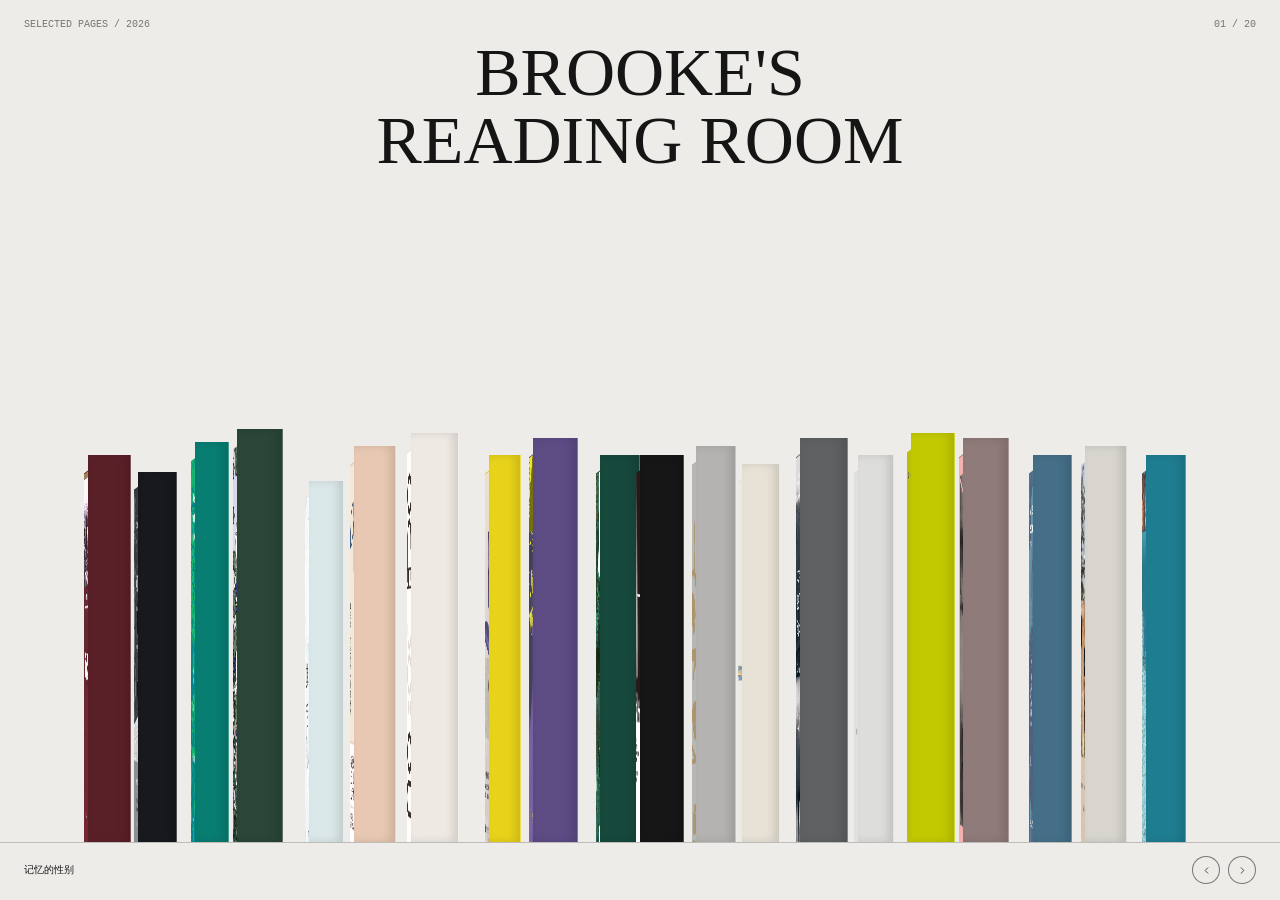
==== bookshelf/index.html @ d9200c47 "Add Brooke reading room site" ====
<!doctype html>
<html lang="en">
<head>
  <meta charset="UTF-8" />
  <meta name="viewport" content="width=device-width, initial-scale=1.0, viewport-fit=cover" />
  <meta name="theme-color" content="#eeece8" />
  <meta name="description" content="A quiet collection of books selected for Brooke's reading room." />
  <title>Brooke's Reading Room</title>
  <link rel="stylesheet" href="./styles.css?v=20260802-13" />
  <script defer src="../vendor/lucide/lucide.min.js"></script>
</head>
<body>
  <main class="library">
    <header class="masthead" aria-labelledby="pageTitle">
      <div class="masthead-meta" aria-label="Edition details">
        <p>Selected pages / 2026</p>
        <p><span id="activeNumber">01</span> / <span id="totalBooks">20</span></p>
      </div>
      <h1 id="pageTitle">Brooke's<br />Reading Room</h1>
    </header>

    <section class="shelf-region" aria-label="Brooke's reading room shelf">
      <div class="shelf-toolbar">
        <p id="activeTitle" aria-live="polite">记忆的性别</p>
        <div class="shelf-actions" role="group" aria-label="Shelf navigation">
          <button class="icon-button" id="previousBook" type="button" title="Previous book">
            <i data-lucide="chevron-left"></i>
            <span class="sr-only">Previous book</span>
          </button>
          <button class="icon-button" id="nextBook" type="button" title="Next book">
            <i data-lucide="chevron-right"></i>
            <span class="sr-only">Next book</span>
          </button>
        </div>
      </div>

      <div class="shelf-viewport" id="shelfViewport" tabindex="0" aria-describedby="shelfStatus">
        <div class="books-track" id="booksTrack"></div>
      </div>
      <p class="sr-only" id="shelfStatus">Use the arrow keys to move between books. Press Enter to open a book and Escape to return to the shelf.</p>
      <div class="shelf-rule" aria-hidden="true"></div>
    </section>

    <section class="book-detail" id="bookDetail" role="dialog" aria-modal="true" aria-labelledby="detailTitle" aria-hidden="true" hidden>
      <button class="detail-close" id="detailClose" type="button" title="Return to shelf">
        <i data-lucide="x"></i>
        <span class="sr-only">Return to shelf</span>
      </button>

      <div class="detail-book-shell" id="detailBookShell" aria-hidden="true">
        <div class="detail-book">
          <div class="detail-face detail-front" id="detailFront"></div>
        </div>
      </div>

      <div class="detail-copy" id="detailCopy" tabindex="-1">
        <div class="detail-copy-meta">
          <span id="detailNumber">01 / 10</span>
        </div>
        <p class="detail-kicker">Brooke Reading Room</p>
        <h2 id="detailTitle"></h2>
        <p class="detail-author" id="detailAuthor"></p>
        <div class="detail-description" id="detailDescription"></div>
        <div class="detail-footer">
          <button id="detailReturn" type="button">
            <i data-lucide="arrow-left"></i>
            <span>Return to shelf</span>
          </button>
        </div>
      </div>
    </section>
  </main>

  <script defer src="./catalog.js?v=20260802-5"></script>
  <script defer src="./app.js?v=20260802-15"></script>
</body>
</html>
---- bookshelf/styles.css ----
@font-face {
  font-family: "Mathigon";
  src: url("../assets/fonts/mathigon-notregular.woff") format("woff");
  font-style: normal;
  font-weight: 400 700;
  font-display: swap;
}

:root {
  color-scheme: light;
  --paper: #eeece8;
  --ink: #151515;
  --muted: #77736d;
  --hairline: rgba(21, 21, 21, 0.22);
  font-family: Arial, Helvetica, sans-serif;
}

* {
  box-sizing: border-box;
}

html,
body {
  width: 100%;
  min-width: 320px;
  height: 100%;
  margin: 0;
  overflow: hidden;
  background: var(--paper);
  color: var(--ink);
}

button {
  color: inherit;
  font: inherit;
}

button:focus-visible,
.book-slot:focus-visible {
  outline: 2px solid #1657d8;
  outline-offset: 4px;
}

.shelf-viewport:focus-visible {
  outline: 1px solid var(--hairline);
  outline-offset: -1px;
}

.book-slot:focus-visible {
  outline-color: rgba(21, 21, 21, 0.5);
  outline-width: 1px;
  outline-offset: 2px;
}

.sr-only {
  position: absolute;
  width: 1px;
  height: 1px;
  padding: 0;
  margin: -1px;
  overflow: hidden;
  clip: rect(0, 0, 0, 0);
  white-space: nowrap;
  border: 0;
}

.library {
  position: relative;
  width: 100%;
  height: 100svh;
  min-height: 560px;
  overflow: hidden;
  background: var(--paper);
  isolation: isolate;
  perspective: 1400px;
}

.masthead {
  position: absolute;
  top: max(20px, env(safe-area-inset-top));
  right: 0;
  left: 0;
  z-index: 1;
  text-align: center;
  pointer-events: none;
  transform-origin: center top;
  transition: opacity 520ms ease, transform 860ms cubic-bezier(0.2, 0.76, 0.18, 1), filter 620ms ease;
  will-change: opacity, transform, filter;
}

.masthead-meta {
  position: absolute;
  top: 0;
  right: max(24px, env(safe-area-inset-right));
  left: max(24px, env(safe-area-inset-left));
  display: flex;
  justify-content: space-between;
  color: var(--muted);
  font-family: "Courier New", monospace;
  font-size: 10px;
  line-height: 1;
  text-transform: uppercase;
}

.masthead-meta p,
.chapter {
  margin: 0;
}

.chapter {
  font-family: "Courier New", monospace;
  font-size: 9px;
  line-height: 1;
  text-transform: uppercase;
}

h1 {
  margin: 18px 0 0;
  font-family: Didot, "Bodoni 72", "Times New Roman", serif;
  font-size: 68px;
  font-weight: 400;
  letter-spacing: 0;
  line-height: 1;
  text-transform: uppercase;
}

.shelf-region {
  position: absolute;
  inset: 0;
  transform-origin: center bottom;
  transform-style: preserve-3d;
  transition: opacity 760ms ease, transform 1040ms cubic-bezier(0.18, 0.72, 0.16, 1), filter 760ms ease;
  will-change: opacity, transform, filter;
}

.library.is-detail-open .masthead {
  opacity: 0;
  filter: blur(2px);
  transform: translate3d(0, -36px, -120px) scale(0.94);
}

.library.is-detail-open .shelf-region {
  opacity: 0.1;
  filter: blur(1.5px);
  transform: perspective(980px) translate3d(0, 24vh, -460px) rotateX(24deg) scale(0.78);
  pointer-events: none;
}

.shelf-toolbar {
  position: absolute;
  right: max(24px, env(safe-area-inset-right));
  bottom: max(15px, env(safe-area-inset-bottom));
  left: max(24px, env(safe-area-inset-left));
  z-index: 20;
  display: flex;
  min-height: 30px;
  align-items: center;
  justify-content: space-between;
  pointer-events: none;
}

.shelf-toolbar p {
  max-width: calc(100% - 96px);
  margin: 0;
  overflow: hidden;
  font-family: "Courier New", monospace;
  font-size: 10px;
  text-overflow: ellipsis;
  text-transform: uppercase;
  white-space: nowrap;
}

.shelf-actions {
  display: flex;
  gap: 8px;
  pointer-events: auto;
}

.icon-button {
  display: inline-grid;
  width: 28px;
  height: 28px;
  padding: 0;
  place-items: center;
  border: 1px solid rgba(21, 21, 21, 0.54);
  border-radius: 50%;
  background: rgba(238, 236, 232, 0.78);
  cursor: pointer;
  transition: color 180ms ease, background 180ms ease, border-color 180ms ease, transform 180ms ease;
}

.icon-button:hover {
  border-color: var(--ink);
  background: var(--ink);
  color: var(--paper);
  transform: translateY(-1px);
}

.icon-button:active {
  transform: scale(0.96);
}

.icon-button svg {
  width: 11px;
  height: 11px;
  stroke-width: 1.6;
}

.shelf-viewport {
  position: absolute;
  inset: 26% 0 58px;
  z-index: 2;
  overflow-x: auto;
  overflow-y: hidden;
  overscroll-behavior: contain;
  scrollbar-width: none;
  touch-action: pan-x;
  cursor: grab;
}

.shelf-viewport::-webkit-scrollbar {
  display: none;
}

.shelf-viewport.is-dragging {
  cursor: grabbing;
  user-select: none;
}

.books-track {
  --track-pad: 128px;
  position: relative;
  width: var(--track-width, 1800px);
  min-width: 100%;
  height: 100%;
  padding-inline: var(--track-pad);
  transform-style: preserve-3d;
}

.book-slot {
  --x: 0px;
  --shift: 0px;
  --book-width: 210px;
  --book-height: 360px;
  --spine-width: 34px;
  --closed-cover-scale: 0.95;
  position: absolute;
  bottom: 0;
  left: var(--track-pad);
  z-index: var(--layer, 1);
  width: var(--spine-width);
  height: var(--book-height);
  padding: 0;
  border: 0;
  background: transparent;
  clip-path: inset(0 -420px -80px -420px);
  transform: translate3d(calc(var(--x) + var(--shift)), 0, 0);
  transition: transform 520ms cubic-bezier(0.22, 0.8, 0.2, 1);
  perspective: 2400px;
  cursor: pointer;
}

.book-object {
  position: absolute;
  bottom: 0;
  left: 0;
  width: var(--book-width);
  height: 100%;
  transform: rotateY(-84deg) scaleY(var(--closed-cover-scale));
  transform-origin: left bottom;
  transform-style: preserve-3d;
  opacity: 1;
  transition: transform 560ms cubic-bezier(0.18, 0.78, 0.18, 1), filter 560ms ease, opacity 180ms ease;
  will-change: transform;
}

.book-slot[data-open-side="left"] .book-object {
  right: 0;
  left: auto;
  transform: rotateY(84deg) scaleY(var(--closed-cover-scale));
  transform-origin: right bottom;
}

.book-slot.is-open {
  --layer: 50;
}

.book-slot.is-open .book-object {
  filter: drop-shadow(16px 18px 15px rgba(22, 20, 18, 0.18));
  opacity: 1;
  transform: rotateY(0deg) scaleY(1);
}

.book-slot.is-detail-source .book-object,
.book-slot.is-detail-source .book-spine {
  opacity: 0 !important;
  transition: none !important;
}

.book-cover,
.book-back {
  position: absolute;
  inset: 0;
  overflow: hidden;
  border: 1px solid rgba(21, 21, 21, 0.08);
  background: var(--cover);
  backface-visibility: hidden;
}

.book-cover {
  z-index: 3;
  display: grid;
  grid-template-rows: auto 1fr auto;
  padding: 17px 16px 14px;
  transform: translateZ(5px);
  color: var(--cover-ink);
  text-align: left;
}

.book-back {
  transform: rotateY(180deg) translateZ(5px);
}

.book-page-edge {
  position: absolute;
  top: 4px;
  right: -5px;
  bottom: 4px;
  width: 10px;
  background: #e8e4dc;
  box-shadow: inset 2px 0 rgba(255, 255, 255, 0.7), inset -1px 0 rgba(71, 65, 58, 0.14);
  opacity: 0;
  transform: rotateY(90deg);
  transform-origin: left center;
  transition: opacity 160ms ease;
}

.book-slot[data-open-side="left"] .book-page-edge {
  right: auto;
  left: -5px;
  transform: rotateY(-90deg);
  transform-origin: right center;
}

.book-spine {
  position: absolute;
  inset: 0 auto 0 0;
  z-index: 5;
  display: flex;
  width: var(--spine-width);
  align-items: center;
  justify-content: center;
  overflow: hidden;
  border-right: 1px solid rgba(255, 255, 255, 0.24);
  background: var(--spine);
  color: var(--spine-ink);
  box-shadow: inset -5px 0 9px rgba(0, 0, 0, 0.12);
  transition: opacity 200ms ease;
}

.book-slot[data-open-side="left"] .book-spine {
  right: 0;
  left: auto;
  border-right: 0;
  border-left: 1px solid rgba(255, 255, 255, 0.24);
  box-shadow: inset 5px 0 9px rgba(0, 0, 0, 0.12);
}

.book-slot.is-open .book-spine {
  opacity: 0;
}

.book-slot.is-open .book-page-edge {
  opacity: 1;
}

.spine-title {
  overflow: hidden;
  font-family: "Songti SC", "STSong", "Noto Serif CJK SC", serif;
  font-size: 10px;
  font-weight: 600;
  letter-spacing: 0;
  line-height: 1.15;
  text-overflow: ellipsis;
  white-space: nowrap;
  writing-mode: vertical-rl;
}

.cover-series,
.cover-author {
  position: relative;
  z-index: 2;
  margin: 0;
  font-family: "Courier New", monospace;
  font-size: 8px;
  line-height: 1.2;
  text-transform: uppercase;
}

.cover-series {
  display: flex;
  justify-content: space-between;
}

.cover-main {
  position: relative;
  z-index: 1;
  display: flex;
  min-height: 0;
  flex-direction: column;
  justify-content: center;
}

.cover-title {
  position: relative;
  z-index: 2;
  max-width: 90%;
  margin: 0;
  font-family: Didot, "Bodoni 72", "Times New Roman", serif;
  font-size: 29px;
  font-weight: 400;
  letter-spacing: 0;
  line-height: 0.9;
  text-transform: uppercase;
}

.cover-art {
  position: absolute;
  inset: 10% -17px 8%;
  width: calc(100% + 34px);
  height: 82%;
  object-fit: cover;
  opacity: var(--art-opacity, 0.83);
  filter: var(--art-filter, none);
}

.cover-art--original {
  inset: 0;
  display: block;
  width: 100%;
  height: 100%;
  object-fit: cover;
  opacity: 1;
  filter: none;
}

.cover-rule {
  position: absolute;
  top: 14%;
  right: 8%;
  bottom: 12%;
  z-index: 2;
  width: 1px;
  background: currentColor;
  opacity: 0.55;
}

.book-slot.is-open .cover-title,
.book-slot.is-open .cover-series,
.book-slot.is-open .cover-author {
  animation: cover-copy-in 420ms 120ms both;
}

.shelf-rule {
  position: absolute;
  right: 0;
  bottom: 57px;
  left: 0;
  z-index: 10;
  height: 1px;
  background: var(--hairline);
  pointer-events: none;
}

@keyframes cover-copy-in {
  from { opacity: 0; }
  to { opacity: 1; }
}

.book-detail {
  --detail-bg: #202637;
  --detail-ink: #e9b787;
  position: fixed;
  inset: 0;
  z-index: 100;
  overflow: hidden;
  background: transparent;
  color: var(--detail-ink);
  visibility: hidden;
  pointer-events: none;
  transition: visibility 0s linear 1040ms;
}

.book-detail::before {
  position: absolute;
  inset: 0;
  z-index: 0;
  content: "";
  background: var(--detail-bg);
  opacity: 0;
  transform: scale(1.025);
  transition: opacity 760ms ease 120ms, transform 1080ms cubic-bezier(0.18, 0.74, 0.16, 1);
  will-change: opacity, transform;
}

.book-detail.is-visible {
  visibility: visible;
  pointer-events: auto;
  transition-delay: 0s;
}

.book-detail.is-visible::before {
  opacity: 1;
  transform: scale(1);
}

.book-detail.is-returning {
  pointer-events: none;
}

.book-detail.is-returning::before {
  opacity: 0;
  transform: scale(1.018);
  transition: opacity 620ms ease 150ms, transform 960ms cubic-bezier(0.2, 0.72, 0.18, 1);
}

.detail-close {
  position: absolute;
  top: max(22px, env(safe-area-inset-top));
  right: max(24px, env(safe-area-inset-right));
  z-index: 8;
  display: grid;
  width: 34px;
  height: 34px;
  padding: 0;
  place-items: center;
  border: 1px solid color-mix(in srgb, var(--detail-ink) 42%, transparent);
  border-radius: 50%;
  background: transparent;
  color: var(--detail-ink);
  cursor: pointer;
  opacity: 0;
  pointer-events: none;
  transform: rotate(-35deg) scale(0.72);
  transition: color 180ms ease, background 180ms ease, opacity 320ms ease, transform 520ms cubic-bezier(0.2, 0.78, 0.18, 1);
}

.book-detail.is-settled .detail-close {
  opacity: 1;
  pointer-events: auto;
  transform: rotate(0deg) scale(1);
}

.detail-close:hover {
  background: var(--detail-ink);
  color: var(--detail-bg);
}

.detail-close:focus-visible {
  outline: 1px solid color-mix(in srgb, var(--detail-ink) 62%, transparent);
  outline-offset: 3px;
}

.detail-close svg,
.detail-footer svg {
  width: 14px;
  height: 14px;
  stroke-width: 1.5;
}

.detail-book-shell {
  position: absolute;
  top: 0;
  left: 0;
  z-index: 4;
  pointer-events: none;
  transform-origin: top left;
  opacity: 0;
  transition: transform 980ms cubic-bezier(0.16, 0.8, 0.16, 1), width 300ms ease, height 300ms ease, opacity 90ms linear;
  will-change: transform, opacity;
}

.book-detail.is-visible .detail-book-shell {
  opacity: 1;
}

.book-detail.is-returning .detail-book-shell {
  transition: transform 980ms cubic-bezier(0.22, 0.7, 0.18, 1), width 300ms ease, height 300ms ease, opacity 160ms linear 880ms;
}

.detail-book {
  position: relative;
  width: 100%;
  height: 100%;
  filter: drop-shadow(22px 26px 22px rgba(9, 8, 8, 0.24));
  transform: none;
}

.detail-face {
  position: absolute;
  inset: 0;
  display: block;
  overflow: hidden;
  border: 1px solid rgba(16, 15, 14, 0.08);
  backface-visibility: hidden;
}

.detail-front {
  display: grid;
  grid-template-rows: auto 1fr auto;
  padding: 20px 18px 16px;
  background: var(--cover);
  color: var(--cover-ink);
  transform: none;
  text-align: left;
}

.detail-front .cover-title {
  font-size: 34px;
}

.detail-copy {
  position: absolute;
  top: 50%;
  right: max(7vw, 54px);
  left: 55%;
  z-index: 5;
  max-width: 470px;
  padding-top: 17px;
  border-top: 1px solid color-mix(in srgb, var(--detail-ink) 32%, transparent);
  opacity: 0;
  transform: translate3d(34px, -46%, 0);
  transition: opacity 520ms ease, transform 720ms cubic-bezier(0.2, 0.8, 0.18, 1);
}

.detail-copy.is-visible {
  opacity: 1;
  transform: translate3d(0, -50%, 0);
}

.detail-copy:focus {
  outline: 0;
}

.detail-copy-meta,
.detail-kicker,
.detail-author,
.detail-footer {
  font-family: "Courier New", monospace;
  text-transform: uppercase;
}

.detail-copy-meta {
  display: flex;
  margin-bottom: 30px;
  justify-content: flex-end;
  font-size: 8px;
}

.detail-kicker {
  margin: 0 0 10px;
  font-size: 8px;
}

.detail-copy h2 {
  max-width: 360px;
  margin: 0;
  font-family: Didot, "Bodoni 72", "Times New Roman", serif;
  font-size: 42px;
  font-weight: 400;
  letter-spacing: 0;
  line-height: 1;
}

.detail-author {
  margin: 8px 0 30px;
  font-size: 9px;
}

.detail-description {
  display: grid;
  max-width: 430px;
  gap: 11px;
}

.detail-description p {
  margin: 0;
  font-family: Georgia, "Times New Roman", serif;
  font-size: 13px;
  line-height: 1.5;
}

.detail-footer {
  display: flex;
  margin-top: 34px;
  align-items: center;
  justify-content: flex-end;
  gap: 20px;
  font-size: 8px;
}

.detail-footer button {
  display: inline-flex;
  min-height: 28px;
  padding: 0 0 4px;
  align-items: center;
  gap: 10px;
  border: 0;
  border-bottom: 1px solid color-mix(in srgb, var(--detail-ink) 30%, transparent);
  background: transparent;
  color: inherit;
  cursor: pointer;
  font-family: inherit;
  font-size: 8px;
  opacity: 0.72;
  text-transform: uppercase;
  transform: translateX(0);
  transition: opacity 180ms ease, border-color 180ms ease, transform 220ms ease;
  white-space: nowrap;
}

.detail-footer button:hover {
  border-bottom-color: currentColor;
  background: transparent;
  color: inherit;
  opacity: 1;
  transform: translateX(-3px);
}

.detail-footer button:focus-visible {
  border-bottom-color: currentColor;
  outline: 0;
  opacity: 1;
}

@media (max-width: 720px) {
  .library {
    min-height: 500px;
  }

  .masthead {
    top: max(16px, env(safe-area-inset-top));
  }

  .masthead-meta {
    right: max(16px, env(safe-area-inset-right));
    left: max(16px, env(safe-area-inset-left));
    font-size: 8px;
  }

  .chapter {
    margin-top: 24px;
    font-size: 8px;
  }

  h1 {
    margin-top: 8px;
    font-size: 44px;
    line-height: 1;
  }

  .shelf-viewport {
    inset: 28% 0 51px;
  }

  .books-track {
    --track-pad: 58px;
  }

  .shelf-toolbar {
    right: max(16px, env(safe-area-inset-right));
    bottom: max(12px, env(safe-area-inset-bottom));
    left: max(16px, env(safe-area-inset-left));
  }

  .shelf-rule {
    bottom: 50px;
  }

  .cover-title {
    font-size: 24px;
  }

  .detail-close {
    top: max(14px, env(safe-area-inset-top));
    right: max(16px, env(safe-area-inset-right));
  }

  .detail-front {
    padding: 14px 12px 11px;
  }

  .detail-front .cover-title {
    font-size: 23px;
  }

  .detail-copy {
    top: 52svh;
    right: 20px;
    bottom: auto;
    left: 20px;
    max-width: none;
    max-height: calc(48svh - 8px);
    padding-top: 12px;
    overflow-y: auto;
    transform: translate3d(0, 18px, 0);
    scrollbar-width: none;
  }

  .detail-copy::-webkit-scrollbar {
    display: none;
  }

  .detail-copy.is-visible {
    transform: translate3d(0, 0, 0);
  }

  .detail-copy-meta {
    margin-bottom: 17px;
  }

  .detail-copy h2 {
    max-width: calc(100% - 34px);
    font-size: 28px;
    line-height: 1;
  }

  .detail-author {
    margin: 6px 0 17px;
  }

  .detail-description {
    gap: 7px;
  }

  .detail-description p {
    font-size: 10px;
    line-height: 1.35;
  }

  .detail-footer {
    margin-top: 18px;
    gap: 12px;
  }

  .detail-footer button {
    padding-inline: 0;
    gap: 9px;
  }
}

@media (max-height: 660px) and (min-width: 721px) {
  h1 {
    font-size: 52px;
  }

  .shelf-viewport {
    inset: 25% 0 52px;
  }

  .shelf-rule {
    bottom: 51px;
  }
}

@media (prefers-reduced-motion: reduce) {
  *,
  *::before,
  *::after {
    scroll-behavior: auto !important;
    transition-duration: 0.01ms !important;
    animation-duration: 0.01ms !important;
    animation-iteration-count: 1 !important;
  }
}
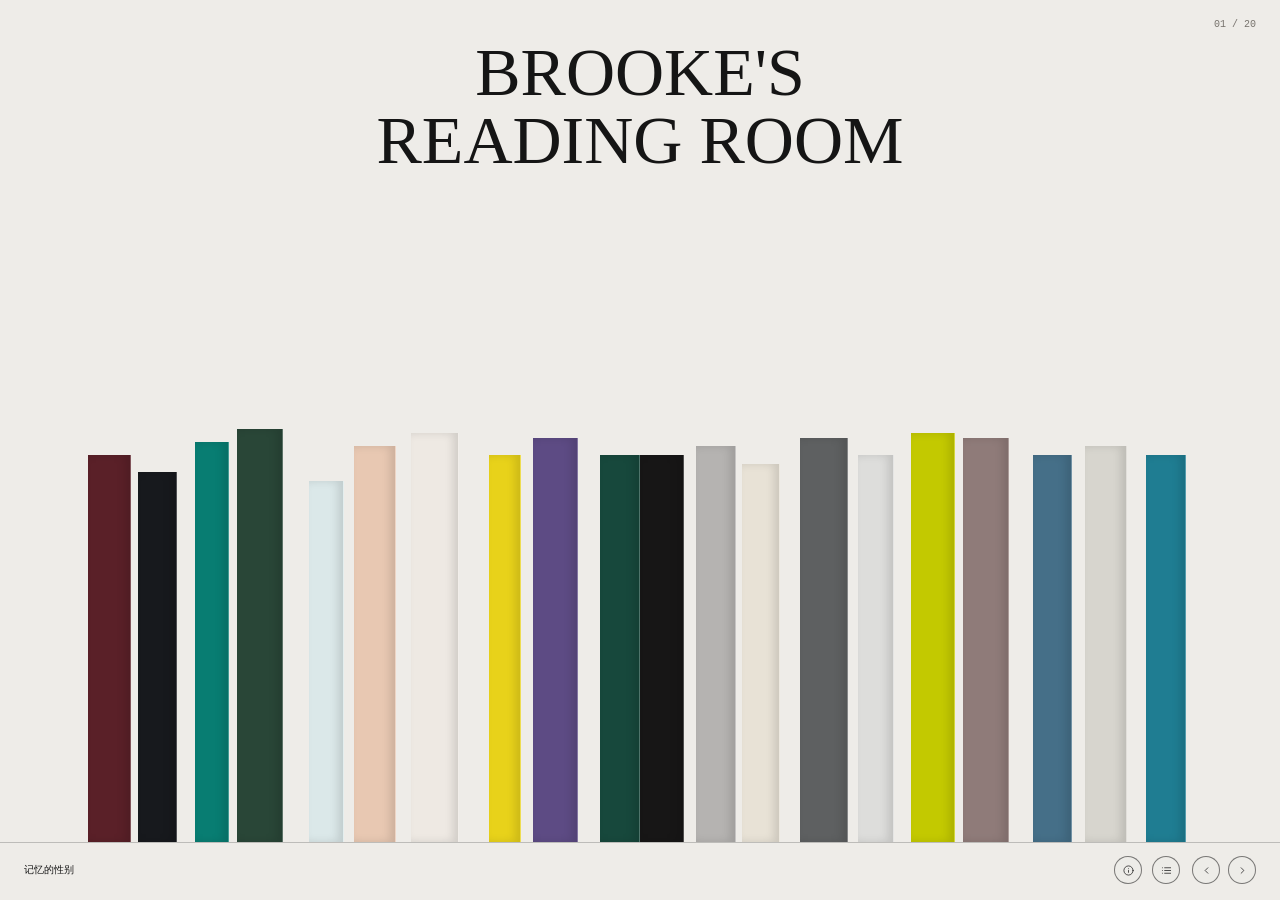
==== commit ed69cb89: "Update interactive 3D room experience" ====
--- a/bookshelf/index.html
+++ b/bookshelf/index.html
@@ -6,14 +6,13 @@
   <meta name="theme-color" content="#eeece8" />
   <meta name="description" content="A quiet collection of books selected for Brooke's reading room." />
   <title>Brooke's Reading Room</title>
-  <link rel="stylesheet" href="./styles.css?v=20260802-13" />
-  <script defer src="../vendor/lucide/lucide.min.js"></script>
+  <link rel="stylesheet" href="./styles.css?v=20260811-27" />
+  <script defer src="./vendor/lucide/lucide.min.js"></script>
 </head>
 <body>
   <main class="library">
     <header class="masthead" aria-labelledby="pageTitle">
       <div class="masthead-meta" aria-label="Edition details">
-        <p>Selected pages / 2026</p>
         <p><span id="activeNumber">01</span> / <span id="totalBooks">20</span></p>
       </div>
       <h1 id="pageTitle">Brooke's<br />Reading Room</h1>
@@ -23,6 +22,14 @@
       <div class="shelf-toolbar">
         <p id="activeTitle" aria-live="polite">记忆的性别</p>
         <div class="shelf-actions" role="group" aria-label="Shelf navigation">
+          <button class="icon-button shelf-help-toggle" id="shelfHelpToggle" type="button" title="How to use the shelf" aria-expanded="false" aria-controls="shelfHelp">
+            <i data-lucide="info"></i>
+            <span class="sr-only">How to use the shelf</span>
+          </button>
+          <button class="icon-button book-index-toggle" id="bookIndexToggle" type="button" title="View all books" aria-expanded="false" aria-controls="bookIndex">
+            <i data-lucide="list"></i>
+            <span class="sr-only">View all books</span>
+          </button>
           <button class="icon-button" id="previousBook" type="button" title="Previous book">
             <i data-lucide="chevron-left"></i>
             <span class="sr-only">Previous book</span>
@@ -34,11 +41,43 @@
         </div>
       </div>
 
+      <aside class="shelf-help" id="shelfHelp" role="dialog" aria-labelledby="shelfHelpTitle" aria-hidden="true" hidden>
+        <header>
+          <p id="shelfHelpTitle">Shelf controls</p>
+          <button class="shelf-help-close" id="shelfHelpClose" type="button" title="Close shelf controls">
+            <i data-lucide="x"></i>
+            <span class="sr-only">Close shelf controls</span>
+          </button>
+        </header>
+        <div class="shelf-help-row">
+          <i data-lucide="mouse-pointer-2" aria-hidden="true"></i>
+          <p><strong>Mouse</strong><span>Hover to preview · Click to open</span></p>
+        </div>
+        <div class="shelf-help-row">
+          <i data-lucide="keyboard" aria-hidden="true"></i>
+          <p><strong>Keyboard</strong><span><kbd>←</kbd><kbd>→</kbd> choose · <kbd>Space</kbd> open / return</span></p>
+        </div>
+      </aside>
+
       <div class="shelf-viewport" id="shelfViewport" tabindex="0" aria-describedby="shelfStatus">
         <div class="books-track" id="booksTrack"></div>
       </div>
-      <p class="sr-only" id="shelfStatus">Use the arrow keys to move between books. Press Enter to open a book and Escape to return to the shelf.</p>
+      <p class="sr-only" id="shelfStatus">Use the left and right arrow keys to choose a book. Press Space to open it or return to the shelf.</p>
       <div class="shelf-rule" aria-hidden="true"></div>
+    </section>
+
+    <section class="book-index" id="bookIndex" aria-labelledby="bookIndexTitle" aria-hidden="true" hidden>
+      <header class="book-index-header">
+        <div>
+          <p>Book index / <span id="bookIndexCount">20</span> volumes</p>
+          <h2 id="bookIndexTitle">All books</h2>
+        </div>
+        <button class="book-index-close" id="bookIndexClose" type="button" title="Return to shelf">
+          <i data-lucide="x"></i>
+          <span class="sr-only">Return to shelf</span>
+        </button>
+      </header>
+      <ol class="book-index-list" id="bookIndexList"></ol>
     </section>
 
     <section class="book-detail" id="bookDetail" role="dialog" aria-modal="true" aria-labelledby="detailTitle" aria-hidden="true" hidden>
@@ -71,7 +110,7 @@
     </section>
   </main>
 
-  <script defer src="./catalog.js?v=20260802-5"></script>
-  <script defer src="./app.js?v=20260802-15"></script>
+  <script defer src="./catalog.js?v=20260811-6"></script>
+  <script defer src="./app.js?v=20260811-28"></script>
 </body>
 </html>
--- a/bookshelf/styles.css
+++ b/bookshelf/styles.css
@@ -1,6 +1,6 @@
 @font-face {
   font-family: "Mathigon";
-  src: url("../assets/fonts/mathigon-notregular.woff") format("woff");
+  src: url("./assets/fonts/mathigon-notregular.woff") format("woff");
   font-style: normal;
   font-weight: 400 700;
   font-display: swap;
@@ -47,9 +47,7 @@
 }
 
 .book-slot:focus-visible {
-  outline-color: rgba(21, 21, 21, 0.5);
-  outline-width: 1px;
-  outline-offset: 2px;
+  outline: 0;
 }
 
 .sr-only {
@@ -94,7 +92,7 @@
   right: max(24px, env(safe-area-inset-right));
   left: max(24px, env(safe-area-inset-left));
   display: flex;
-  justify-content: space-between;
+  justify-content: flex-end;
   color: var(--muted);
   font-family: "Courier New", monospace;
   font-size: 10px;
@@ -174,6 +172,14 @@
   display: flex;
   gap: 8px;
   pointer-events: auto;
+}
+
+.book-index-toggle {
+  margin-right: 4px;
+}
+
+.shelf-help-toggle {
+  margin-right: 2px;
 }
 
 .icon-button {
@@ -196,6 +202,11 @@
   transform: translateY(-1px);
 }
 
+.icon-button:focus-visible {
+  outline: 1px solid rgba(21, 21, 21, 0.5);
+  outline-offset: 3px;
+}
+
 .icon-button:active {
   transform: scale(0.96);
 }
@@ -204,6 +215,309 @@
   width: 11px;
   height: 11px;
   stroke-width: 1.6;
+}
+
+.shelf-help {
+  position: absolute;
+  right: max(24px, env(safe-area-inset-right));
+  bottom: max(56px, calc(env(safe-area-inset-bottom) + 56px));
+  z-index: 32;
+  width: min(282px, calc(100% - 48px));
+  padding: 13px 14px 14px;
+  border: 1px solid rgba(21, 21, 21, 0.2);
+  border-radius: 6px;
+  background: rgba(238, 236, 232, 0.96);
+  box-shadow: 0 14px 34px rgba(24, 22, 20, 0.12);
+  opacity: 0;
+  pointer-events: none;
+  transform: translate3d(0, 8px, 0);
+  transition: opacity 200ms ease, transform 280ms cubic-bezier(0.22, 0.8, 0.2, 1);
+}
+
+.shelf-help[hidden] {
+  display: none;
+}
+
+.shelf-help.is-visible {
+  opacity: 1;
+  pointer-events: auto;
+  transform: translate3d(0, 0, 0);
+}
+
+.shelf-help header {
+  display: flex;
+  margin-bottom: 10px;
+  padding-bottom: 8px;
+  align-items: center;
+  justify-content: space-between;
+  border-bottom: 1px solid var(--hairline);
+}
+
+.shelf-help header p,
+.shelf-help-row p {
+  margin: 0;
+}
+
+.shelf-help header p {
+  color: var(--muted);
+  font-family: "Courier New", monospace;
+  font-size: 8px;
+  text-transform: uppercase;
+}
+
+.shelf-help-close {
+  display: grid;
+  width: 20px;
+  height: 20px;
+  padding: 0;
+  place-items: center;
+  border: 0;
+  background: transparent;
+  cursor: pointer;
+  opacity: 0.55;
+  transition: opacity 180ms ease, transform 180ms ease;
+}
+
+.shelf-help-close:hover,
+.shelf-help-close:focus-visible {
+  opacity: 1;
+  transform: rotate(3deg);
+}
+
+.shelf-help-close:focus-visible {
+  outline: 1px solid rgba(21, 21, 21, 0.42);
+  outline-offset: 2px;
+}
+
+.shelf-help-close svg {
+  width: 11px;
+  height: 11px;
+}
+
+.shelf-help-row {
+  display: grid;
+  grid-template-columns: 18px minmax(0, 1fr);
+  align-items: start;
+  gap: 9px;
+}
+
+.shelf-help-row + .shelf-help-row {
+  margin-top: 10px;
+}
+
+.shelf-help-row > svg {
+  width: 13px;
+  height: 13px;
+  margin-top: 1px;
+  opacity: 0.58;
+  stroke-width: 1.5;
+}
+
+.shelf-help-row p {
+  display: grid;
+  gap: 3px;
+}
+
+.shelf-help-row strong {
+  font-family: Georgia, "Times New Roman", serif;
+  font-size: 12px;
+  font-weight: 400;
+}
+
+.shelf-help-row span {
+  color: var(--muted);
+  font-family: "Courier New", monospace;
+  font-size: 8px;
+  line-height: 1.45;
+}
+
+.shelf-help-row kbd {
+  padding: 1px 4px;
+  border: 1px solid rgba(21, 21, 21, 0.2);
+  border-radius: 3px;
+  background: rgba(255, 255, 255, 0.42);
+  color: var(--ink);
+  font: inherit;
+}
+
+.book-index {
+  position: fixed;
+  z-index: 80;
+  inset: 0;
+  padding: clamp(28px, 5vw, 68px) clamp(24px, 6vw, 92px) 72px;
+  overflow-y: auto;
+  background: var(--paper);
+  opacity: 0;
+  visibility: hidden;
+  transform: translate3d(0, 18px, 0);
+  transition: opacity 380ms ease, transform 560ms cubic-bezier(0.22, 0.8, 0.2, 1), visibility 0s linear 560ms;
+  pointer-events: none;
+  scrollbar-width: thin;
+  scrollbar-color: rgba(21, 21, 21, 0.22) transparent;
+}
+
+.book-index[hidden] {
+  display: none;
+}
+
+.book-index.is-visible {
+  opacity: 1;
+  visibility: visible;
+  transform: translate3d(0, 0, 0);
+  transition-delay: 0s;
+  pointer-events: auto;
+}
+
+.book-index-header,
+.book-index-list {
+  width: min(1120px, 100%);
+  margin-inline: auto;
+}
+
+.book-index-header {
+  display: flex;
+  padding-bottom: clamp(20px, 3vw, 34px);
+  align-items: flex-start;
+  justify-content: space-between;
+  border-bottom: 1px solid var(--hairline);
+}
+
+.book-index-header p {
+  margin: 0 0 9px;
+  color: var(--muted);
+  font-family: "Courier New", monospace;
+  font-size: 9px;
+  text-transform: uppercase;
+}
+
+.book-index-header h2 {
+  margin: 0;
+  font-family: Didot, "Bodoni 72", "Times New Roman", serif;
+  font-size: clamp(38px, 5vw, 66px);
+  font-weight: 400;
+  line-height: 0.92;
+  text-transform: uppercase;
+}
+
+.book-index-close {
+  display: grid;
+  width: 34px;
+  height: 34px;
+  padding: 0;
+  place-items: center;
+  border: 1px solid rgba(21, 21, 21, 0.28);
+  border-radius: 50%;
+  background: transparent;
+  cursor: pointer;
+  transition: background-color 220ms ease, color 220ms ease, transform 260ms ease;
+}
+
+.book-index-close:hover {
+  background: var(--ink);
+  color: var(--paper);
+  transform: rotate(4deg);
+}
+
+.book-index-close:focus-visible {
+  outline: 1px solid rgba(21, 21, 21, 0.48);
+  outline-offset: 3px;
+}
+
+.book-index-close svg {
+  width: 13px;
+  height: 13px;
+}
+
+.book-index-list {
+  display: grid;
+  margin-top: 18px;
+  padding: 0;
+  grid-template-columns: repeat(2, minmax(0, 1fr));
+  column-gap: clamp(34px, 6vw, 86px);
+  list-style: none;
+}
+
+.book-index-list li {
+  min-width: 0;
+  border-bottom: 1px solid rgba(21, 21, 21, 0.14);
+}
+
+.book-index-list button {
+  display: grid;
+  width: 100%;
+  min-height: 72px;
+  padding: 12px 8px 12px 2px;
+  grid-template-columns: 30px 4px minmax(0, 1fr) 18px;
+  align-items: center;
+  gap: 13px;
+  border: 0;
+  background: transparent;
+  text-align: left;
+  cursor: pointer;
+  transition: background-color 220ms ease, transform 340ms cubic-bezier(0.22, 0.8, 0.2, 1);
+}
+
+.book-index-list button:hover,
+.book-index-list button:focus-visible {
+  background: rgba(21, 21, 21, 0.025);
+  transform: translateX(5px);
+}
+
+.book-index-number {
+  color: var(--muted);
+  font-family: "Courier New", monospace;
+  font-size: 9px;
+}
+
+.book-index-swatch {
+  width: 4px;
+  height: 34px;
+  background: var(--book-index-color);
+}
+
+.book-index-copy {
+  display: grid;
+  min-width: 0;
+  gap: 4px;
+}
+
+.book-index-copy strong,
+.book-index-copy small {
+  overflow: hidden;
+  text-overflow: ellipsis;
+  white-space: nowrap;
+}
+
+.book-index-copy strong {
+  font-family: "Songti SC", "STSong", "Noto Serif CJK SC", serif;
+  font-size: 17px;
+  font-weight: 500;
+}
+
+.book-index-copy small {
+  color: var(--muted);
+  font-family: "Courier New", monospace;
+  font-size: 9px;
+}
+
+.book-index-list button > svg {
+  width: 13px;
+  height: 13px;
+  opacity: 0.42;
+  transition: opacity 220ms ease, transform 280ms ease;
+}
+
+.book-index-list button:hover > svg,
+.book-index-list button:focus-visible > svg {
+  opacity: 1;
+  transform: translate(2px, -2px);
+}
+
+.library.is-index-open .masthead,
+.library.is-index-open .shelf-region {
+  opacity: 0;
+  pointer-events: none;
+  transform: translate3d(0, -12px, 0) scale(0.985);
 }
 
 .shelf-viewport {
@@ -240,6 +554,9 @@
 .book-slot {
   --x: 0px;
   --shift: 0px;
+  --hit-shift: 0px;
+  --lift: 0px;
+  --hit-lift: 0px;
   --book-width: 210px;
   --book-height: 360px;
   --spine-width: 34px;
@@ -254,10 +571,27 @@
   border: 0;
   background: transparent;
   clip-path: inset(0 -420px -80px -420px);
-  transform: translate3d(calc(var(--x) + var(--shift)), 0, 0);
-  transition: transform 520ms cubic-bezier(0.22, 0.8, 0.2, 1);
+  transform: translate3d(calc(var(--x) + var(--shift)), var(--lift), 0);
+  transition: transform 480ms cubic-bezier(0.22, 0.8, 0.2, 1);
   perspective: 2400px;
   cursor: pointer;
+  pointer-events: none;
+}
+
+.book-slot.is-hovered {
+  --lift: -34px;
+  --hit-lift: 34px;
+  --layer: 40;
+}
+
+.book-hit-area {
+  position: absolute;
+  inset: 0 auto 0 0;
+  z-index: 80;
+  width: var(--spine-width);
+  pointer-events: auto;
+  transform: translate3d(var(--hit-shift), var(--hit-lift), 0);
+  transition: transform 480ms cubic-bezier(0.22, 0.8, 0.2, 1);
 }
 
 .book-object {
@@ -269,7 +603,7 @@
   transform: rotateY(-84deg) scaleY(var(--closed-cover-scale));
   transform-origin: left bottom;
   transform-style: preserve-3d;
-  opacity: 1;
+  opacity: 0;
   transition: transform 560ms cubic-bezier(0.18, 0.78, 0.18, 1), filter 560ms ease, opacity 180ms ease;
   will-change: transform;
 }
@@ -288,6 +622,7 @@
 .book-slot.is-open .book-object {
   filter: drop-shadow(16px 18px 15px rgba(22, 20, 18, 0.18));
   opacity: 1;
+  pointer-events: auto;
   transform: rotateY(0deg) scaleY(1);
 }
 
@@ -302,7 +637,7 @@
   position: absolute;
   inset: 0;
   overflow: hidden;
-  border: 1px solid rgba(21, 21, 21, 0.08);
+  border: 0;
   background: var(--cover);
   backface-visibility: hidden;
 }
@@ -312,34 +647,17 @@
   display: grid;
   grid-template-rows: auto 1fr auto;
   padding: 17px 16px 14px;
-  transform: translateZ(5px);
+  transform: none;
   color: var(--cover-ink);
   text-align: left;
 }
 
 .book-back {
-  transform: rotateY(180deg) translateZ(5px);
+  display: none;
 }
 
 .book-page-edge {
-  position: absolute;
-  top: 4px;
-  right: -5px;
-  bottom: 4px;
-  width: 10px;
-  background: #e8e4dc;
-  box-shadow: inset 2px 0 rgba(255, 255, 255, 0.7), inset -1px 0 rgba(71, 65, 58, 0.14);
-  opacity: 0;
-  transform: rotateY(90deg);
-  transform-origin: left center;
-  transition: opacity 160ms ease;
-}
-
-.book-slot[data-open-side="left"] .book-page-edge {
-  right: auto;
-  left: -5px;
-  transform: rotateY(-90deg);
-  transform-origin: right center;
+  display: none;
 }
 
 .book-spine {
@@ -368,10 +686,6 @@
 
 .book-slot.is-open .book-spine {
   opacity: 0;
-}
-
-.book-slot.is-open .book-page-edge {
-  opacity: 1;
 }
 
 .spine-title {
@@ -773,6 +1087,39 @@
     left: max(16px, env(safe-area-inset-left));
   }
 
+  .shelf-help {
+    right: max(16px, env(safe-area-inset-right));
+    bottom: max(52px, calc(env(safe-area-inset-bottom) + 52px));
+    width: min(276px, calc(100% - 32px));
+  }
+
+  .book-index {
+    padding: max(22px, env(safe-area-inset-top)) 16px max(42px, env(safe-area-inset-bottom));
+  }
+
+  .book-index-header {
+    padding-bottom: 20px;
+  }
+
+  .book-index-header h2 {
+    font-size: 38px;
+  }
+
+  .book-index-list {
+    margin-top: 12px;
+    grid-template-columns: 1fr;
+  }
+
+  .book-index-list button {
+    min-height: 66px;
+    grid-template-columns: 28px 4px minmax(0, 1fr) 16px;
+    gap: 11px;
+  }
+
+  .book-index-copy strong {
+    font-size: 15px;
+  }
+
   .shelf-rule {
     bottom: 50px;
   }
